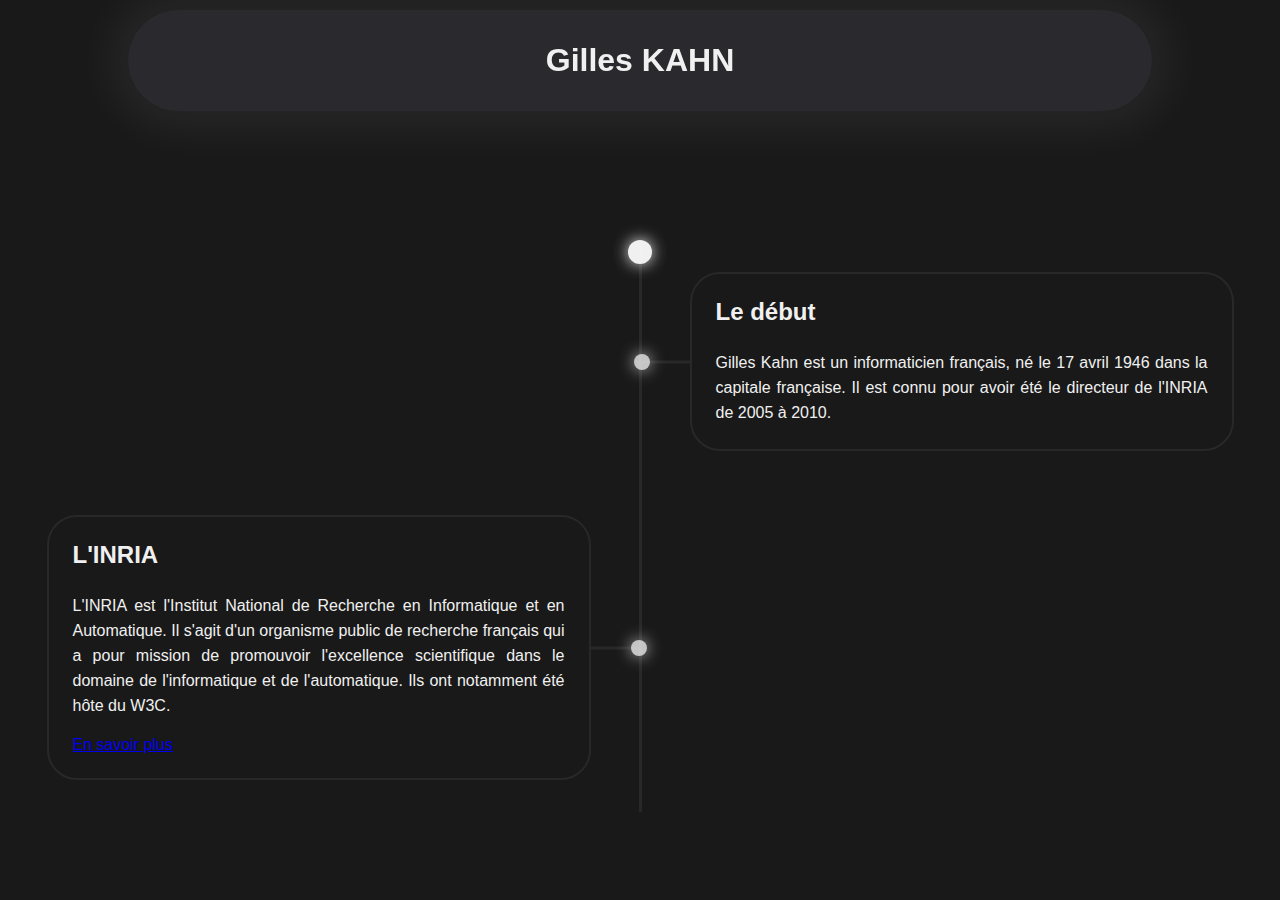
==== index.html @ f6489bdf "chore: remove unused files and clean up codebase" ====
<!DOCTYPE html>
<html lang="fr">
  <head>
    <meta charset="UTF-8" />
    <meta name="viewport" content="width=device-width, initial-scale=1.0" />
    <link rel="stylesheet" href="style.css" />
    <script src="./script.js" defer></script>
    <script src="./mouse.js" defer></script>
    <title>Gilles Kahn</title>
  </head>
  <body>
    <header>
      <div>
        <h1>Gilles KAHN</h1>
      </div>
    </header>
    <main>
      <div class="timeline">
        <div class="checkpoint">
          <div>
            <h2>Le d&eacute;but</h2>
            <p>
              Gilles Kahn est un informaticien français, né le 17 avril 1946
              dans la capitale française. Il est connu pour avoir été le
              directeur de l'INRIA de 2005 à 2010.
            </p>
          </div>
        </div>
        <div class="checkpoint">
          <div>
            <h2>L&apos;INRIA</h2>
            <p>
              L'INRIA est l'Institut National de Recherche en Informatique et en
              Automatique. Il s'agit d'un organisme public de recherche
              fran&ccedil;ais qui a pour mission de promouvoir l'excellence
              scientifique dans le domaine de l'informatique et de
              l'automatique. Ils ont notamment &eacute;té hôte du W3C.
            </p>
            <br />
            <a href="https://inria.fr/" target="_blank">En savoir plus</a>
          </div>
        </div>
      </div>
    </main>
    <footer>
      <p>Boga Nathan, 102</p>
    </footer>
  </body>
</html>
---- style.css ----
:root {
  --black: #191919;
  --gray: #FFFFFF11;
  --white: #F0F0F0;
  --red: #750E21;
  --orange: #E3651D;
  --yellow: #BED754;
  --border-radius: 30px;
}

* {
  padding: 0;
  margin: 0;
}

html, body {
  scroll-behavior: smooth;
  -webkit-font-smoothing: antialiased;
  user-select: none;
}

/* Custom Scrollbar */
::-webkit-scrollbar {
  width: 5px;
}

::-webkit-scrollbar:hover {
  width: 15px;
}

::-webkit-scrollbar-track {
  background: var(--black);
}

::-webkit-scrollbar-thumb {
  background-color: var(--white);
  border-radius: 20px;
}

body {
  background-color: var(--black);
  color: var(--white);
  font-family: Arial, sans-serif;
  margin: 0;
  padding: 0;
}

header {
  padding-top: 10px;
  position: fixed;
  width: 100%;
  top: 0;
  backdrop-filter: blur(10px);
  z-index: 1000;

  > div {
    box-shadow: 0 0 3em 1em var(--gray);
    width: 75%;
    text-align: center;
    margin: 0 auto;
    border-radius: 100px;
    padding: 2em;
    background-color: #38384283;
  }
}
  
  

main {
  display: flex;
  justify-content: center;
  margin-top: 5em;
}

.timeline {
  max-width: 40em;
  margin: 5em auto;
  height: auto;
  transform: translateY(5em);

  &::before {
    content: '';
    background-color: var(--white);
    width: 1.5em;
    height: 1.5em;
    border-radius: 50%;
    position: absolute;
    top: 0;
    left: 50%;
    transform: translateX(-50%);
    filter: drop-shadow(0 0 0.5em var(--white));
  }
}

.checkpoint {
  max-width: 34em;
  padding: 2em 0;
  position: relative;
  z-index: 1000;

  > div {
    border: 2px solid var(--gray);
    border-radius: var(--border-radius);
    padding: 1.5em;
    box-shadow: none;
    z-index: 1000;
    transition: box-shadow 0.3s ease-out;

    &:hover {
      box-shadow: 0 0 1em 10px var(--gray);
    }

    > h2 {
      margin-bottom: 1em;
    }

    > p {
      line-height: 25px;
      text-align: justify;
      word-break: keep-all;
      overflow-wrap: normal;
    }
  }

  &:nth-child(odd) {
    border-left: 3px solid var(--gray);
    padding-left: 3em;
    transform: translateX(18.5em);
  }

  &:nth-child(even) {
    border-right: 3px solid var(--gray);
    padding-right: 3em;
    transform: translateX(-18.5em);
  }

  &:nth-child(odd)::before,
  &:nth-child(even)::before {
    content: '';
    background-color: var(--gray);
    width: 3em;
    height: 3px;
    position: absolute;
    top: 50%;
    transform: translateY(-50%);
    animation: widthLinkChange 1s ease-out;
    z-index: 999;
  }

  &:nth-child(odd)::before {
    left: 0;
  }

  &:nth-child(even)::before {
    right: 0;
  }

  &:nth-child(odd)::after,
  &:nth-child(even)::after {
    content: '';
    background-color: var(--white);
    width: 1em;
    height: 1em;
    border-radius: 50%;
    opacity: .8;
    filter: drop-shadow(0 0 0.5em var(--white));
    position: absolute;
    top: 50%;
    animation: dotScale 1s ease-out;
  }

  &:nth-child(odd)::after {
    left: 0;
    transform: translate(-50%, -50%);
    transform-origin: left center;
  }

  &:nth-child(even)::after {
    right: 0;
    transform: translate(50%, -50%);
    transform-origin: right center;
  }
}

footer {
  width: 100%;
  text-align: center;
  padding: 2em 0;
  display: none;
}

/* Keyframes */

@keyframes widthLinkChange {
  0% {
    width: 0;
  }
  100% {
    width: 3em;
  }
}

@keyframes dotScale {
  0%, 100% {
    scale: 1;
  }
  60% {
    scale: 1.5;
  }
}
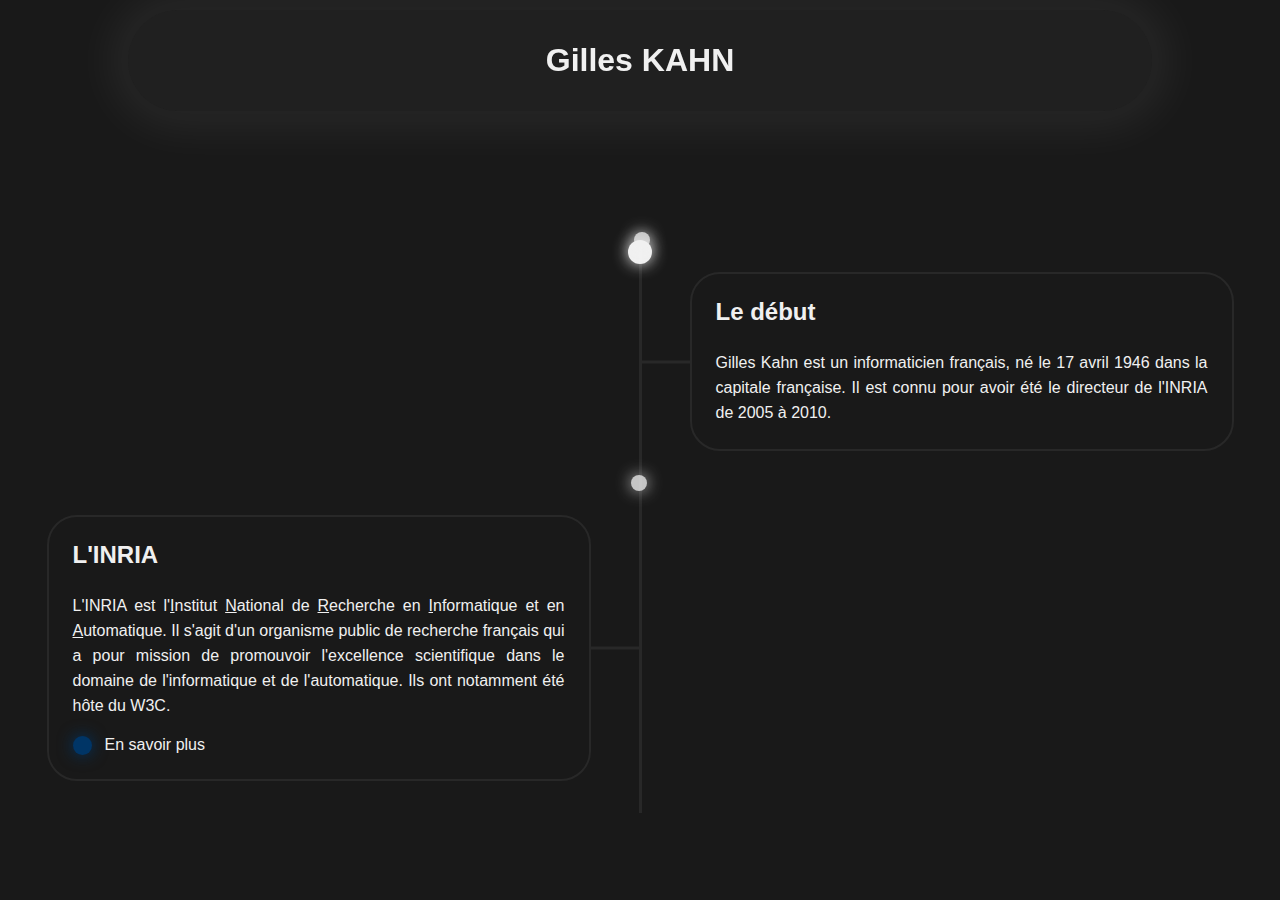
==== commit cb4acb63: "refactor: clean up HTML structure and enhance link styling in CSS" ====
--- a/index.html
+++ b/index.html
@@ -4,8 +4,6 @@
     <meta charset="UTF-8" />
     <meta name="viewport" content="width=device-width, initial-scale=1.0" />
     <link rel="stylesheet" href="style.css" />
-    <script src="./script.js" defer></script>
-    <script src="./mouse.js" defer></script>
     <title>Gilles Kahn</title>
   </head>
   <body>
@@ -30,14 +28,16 @@
           <div>
             <h2>L&apos;INRIA</h2>
             <p>
-              L'INRIA est l'Institut National de Recherche en Informatique et en
-              Automatique. Il s'agit d'un organisme public de recherche
+              L'INRIA est l'<u>I</u>nstitut <u>N</u>ational de <u>R</u>echerche en <u>I</u>nformatique et en
+              <u>A</u>utomatique. Il s'agit d'un organisme public de recherche
               fran&ccedil;ais qui a pour mission de promouvoir l'excellence
               scientifique dans le domaine de l'informatique et de
               l'automatique. Ils ont notamment &eacute;té hôte du W3C.
             </p>
             <br />
-            <a href="https://inria.fr/" target="_blank">En savoir plus</a>
+            <a class="link" href="https://inria.fr/" target="_blank">
+              <p>En savoir plus</p>
+            </a>
           </div>
         </div>
       </div>
--- a/style.css
+++ b/style.css
@@ -1,10 +1,8 @@
 :root {
   --black: #191919;
-  --gray: #FFFFFF11;
-  --white: #F0F0F0;
-  --red: #750E21;
-  --orange: #E3651D;
-  --yellow: #BED754;
+  --gray: #ffffff11;
+  --white: #f0f0f0;
+  --link: #003566;
   --border-radius: 30px;
 }
 
@@ -13,10 +11,10 @@
   margin: 0;
 }
 
-html, body {
+html,
+body {
   scroll-behavior: smooth;
   -webkit-font-smoothing: antialiased;
-  user-select: none;
 }
 
 /* Custom Scrollbar */
@@ -60,11 +58,9 @@
     margin: 0 auto;
     border-radius: 100px;
     padding: 2em;
-    background-color: #38384283;
-  }
-}
-  
-  
+    background-color: #34343549;
+  }
+}
 
 main {
   display: flex;
@@ -79,7 +75,7 @@
   transform: translateY(5em);
 
   &::before {
-    content: '';
+    content: "";
     background-color: var(--white);
     width: 1.5em;
     height: 1.5em;
@@ -120,6 +116,53 @@
       word-break: keep-all;
       overflow-wrap: normal;
     }
+
+    > .link {
+      position: relative;
+      width: fit-content;
+      display: flex;
+      align-items: start;
+      justify-content: center;
+      text-decoration: none;
+      height: 1.2em;
+      padding-right: .75em;
+
+      &::before {
+        content: "";
+        position: absolute;
+        width: 1.2em;
+        height: 1.2em;
+        border-radius: 1em;
+        top: 0;
+        left: 0;
+        background-color: var(--link);
+        filter: drop-shadow(0 0 0.5em var(--link));
+        transition: all 0.3s ease-out;
+        z-index: 999;
+      }
+
+      &:hover {
+        &::before {
+          width: 100%;
+          padding: .3em .1em;
+          transform: translateY(-0.3em);
+        }
+        > p {
+          color: var(--white);
+          margin-left: 0.75em;
+        }
+      }
+      
+      > p {
+        color: var(--white);
+        font-size: 1em;
+        margin-left: 2em;
+        width: 100%;
+        height: 100%;
+        transition: all 0.3s ease-out;
+        z-index: 1000;
+      }
+    }
   }
 
   &:nth-child(odd) {
@@ -136,7 +179,7 @@
 
   &:nth-child(odd)::before,
   &:nth-child(even)::before {
-    content: '';
+    content: "";
     background-color: var(--gray);
     width: 3em;
     height: 3px;
@@ -157,15 +200,15 @@
 
   &:nth-child(odd)::after,
   &:nth-child(even)::after {
-    content: '';
+    content: "";
     background-color: var(--white);
     width: 1em;
     height: 1em;
     border-radius: 50%;
-    opacity: .8;
+    opacity: 0.8;
     filter: drop-shadow(0 0 0.5em var(--white));
     position: absolute;
-    top: 50%;
+    top: 0;
     animation: dotScale 1s ease-out;
   }
 
@@ -201,10 +244,13 @@
 }
 
 @keyframes dotScale {
-  0%, 100% {
-    scale: 1;
+  0%,
+  100% {
+    width: 1;
+    height: 1;
   }
   60% {
-    scale: 1.5;
-  }
-}
+    width: 1.5em;
+    height: 1.5em;
+  }
+}
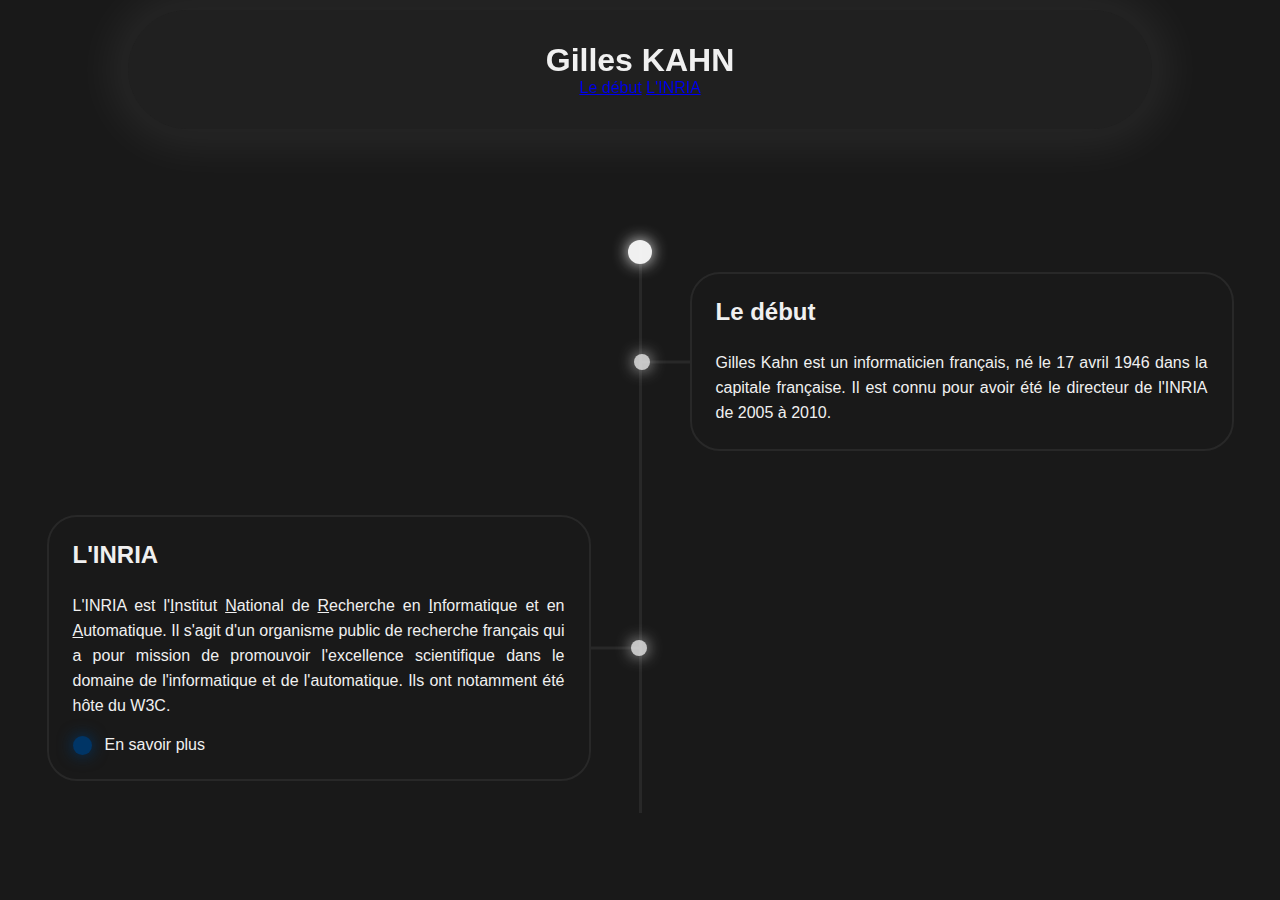
==== commit c10a094c: "feat: add navigation links for timeline sections in index.html" ====
--- a/index.html
+++ b/index.html
@@ -10,11 +10,15 @@
     <header>
       <div>
         <h1>Gilles KAHN</h1>
+        <nav>
+          <a href="#theBeggining">Le d&eacute;but</a>
+          <a href="#inria">L&apos;INRIA</a>
+        </nav>
       </div>
     </header>
     <main>
       <div class="timeline">
-        <div class="checkpoint">
+        <div class="checkpoint" id="theBeggining">
           <div>
             <h2>Le d&eacute;but</h2>
             <p>
@@ -24,7 +28,7 @@
             </p>
           </div>
         </div>
-        <div class="checkpoint">
+        <div class="checkpoint" id="inria">
           <div>
             <h2>L&apos;INRIA</h2>
             <p>
--- a/style.css
+++ b/style.css
@@ -208,7 +208,7 @@
     opacity: 0.8;
     filter: drop-shadow(0 0 0.5em var(--white));
     position: absolute;
-    top: 0;
+    top: 50%;
     animation: dotScale 1s ease-out;
   }
 
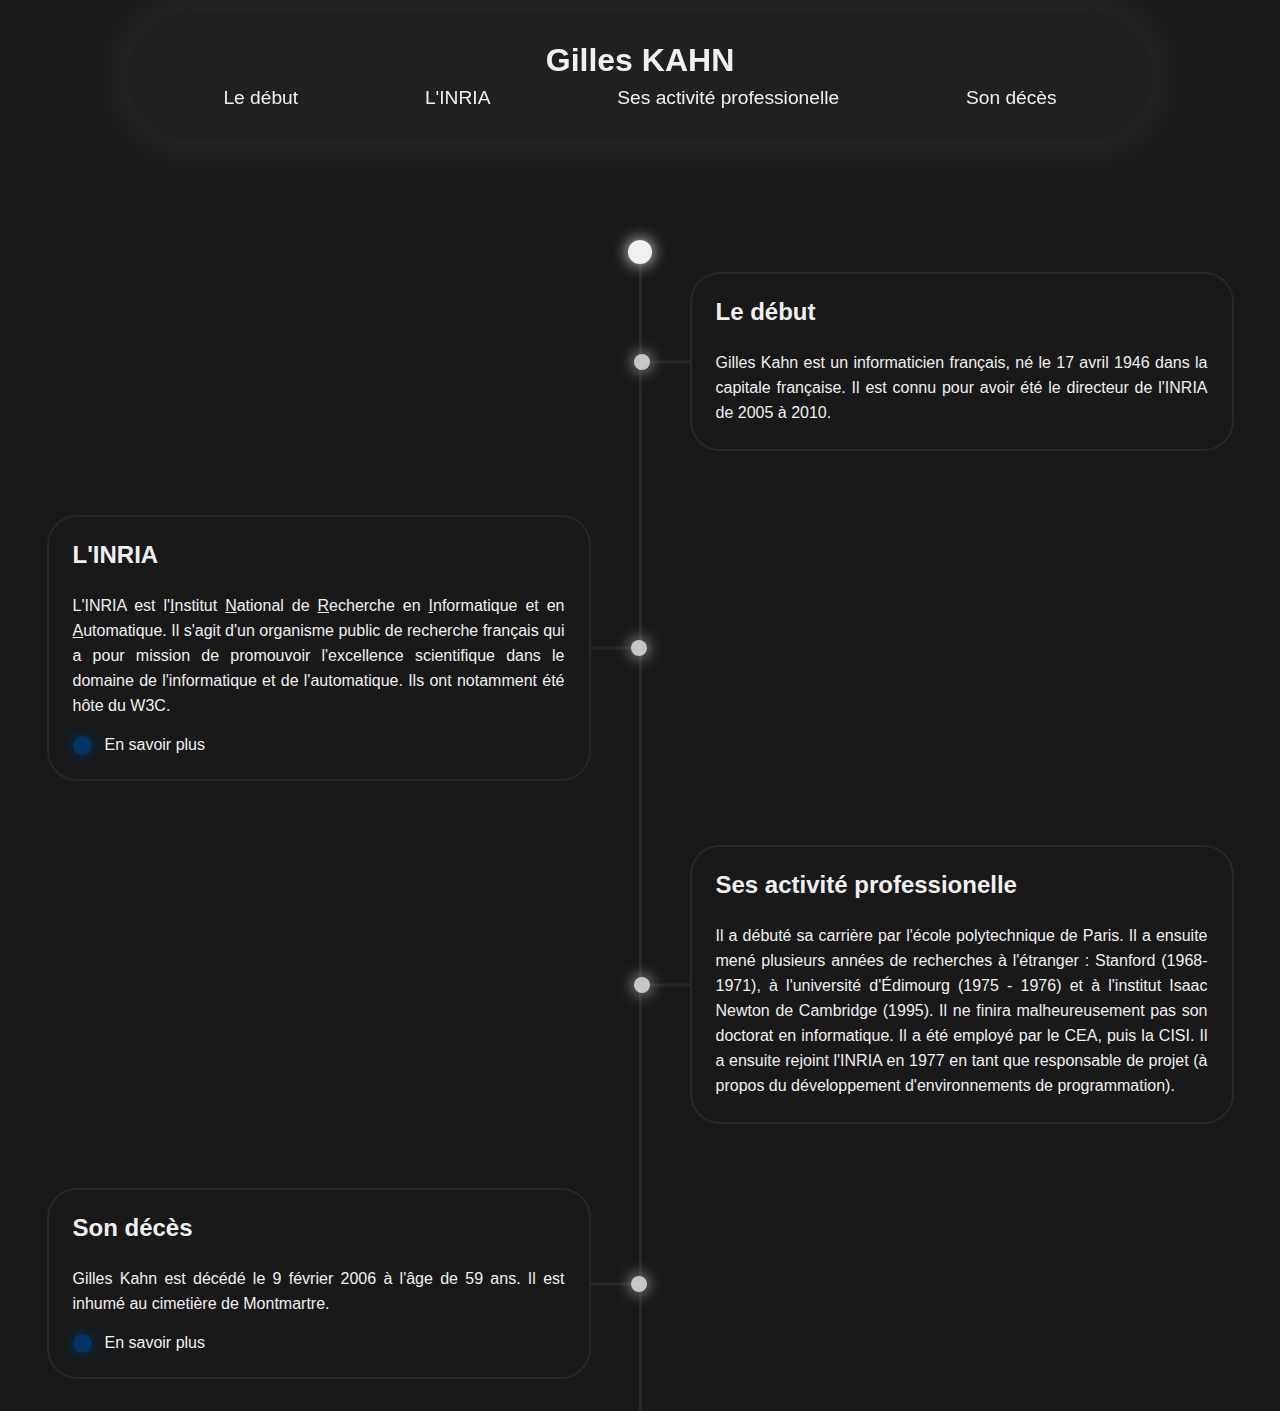
==== commit 74883972: "feat: add navigation links dynamically and enhance layout with new checkpoints" ====
--- a/index.html
+++ b/index.html
@@ -1,9 +1,10 @@
 <!DOCTYPE html>
 <html lang="fr">
   <head>
-    <meta charset="UTF-8" />
-    <meta name="viewport" content="width=device-width, initial-scale=1.0" />
-    <link rel="stylesheet" href="style.css" />
+    <meta charset="UTF-8">
+    <meta name="viewport" content="width=device-width, initial-scale=1.0">
+    <link rel="stylesheet" href="style.css">
+    <script src="script.js" defer></script>
     <title>Gilles Kahn</title>
   </head>
   <body>
@@ -11,20 +12,16 @@
       <div>
         <h1>Gilles KAHN</h1>
         <nav>
-          <a href="#theBeggining">Le d&eacute;but</a>
-          <a href="#inria">L&apos;INRIA</a>
         </nav>
       </div>
     </header>
     <main>
       <div class="timeline">
-        <div class="checkpoint" id="theBeggining">
+        <div class="checkpoint" id="theBeginning">
           <div>
             <h2>Le d&eacute;but</h2>
             <p>
-              Gilles Kahn est un informaticien français, né le 17 avril 1946
-              dans la capitale française. Il est connu pour avoir été le
-              directeur de l'INRIA de 2005 à 2010.
+              Gilles Kahn est un informaticien français, né le 17 avril 1946 dans la capitale française. Il est connu pour avoir été le directeur de l'INRIA de 2005 à 2010.
             </p>
           </div>
         </div>
@@ -32,17 +29,34 @@
           <div>
             <h2>L&apos;INRIA</h2>
             <p>
-              L'INRIA est l'<u>I</u>nstitut <u>N</u>ational de <u>R</u>echerche en <u>I</u>nformatique et en
-              <u>A</u>utomatique. Il s'agit d'un organisme public de recherche
-              fran&ccedil;ais qui a pour mission de promouvoir l'excellence
-              scientifique dans le domaine de l'informatique et de
-              l'automatique. Ils ont notamment &eacute;té hôte du W3C.
+              L'INRIA est l'<u>I</u>nstitut <u>N</u>ational de <u>R</u>echerche en <u>I</u>nformatique et en <u>A</u>utomatique. Il s'agit d'un organisme public de recherche fran&ccedil;ais qui a pour mission de promouvoir l'excellence scientifique dans le domaine de l'informatique et de l'automatique. Ils ont notamment &eacute;té hôte du W3C.
             </p>
-            <br />
+            <br>
             <a class="link" href="https://inria.fr/" target="_blank">
               <p>En savoir plus</p>
             </a>
           </div>
+        </div>
+        <div class="checkpoint">
+          <div>
+            <h2>Ses activit&eacute; professionelle</h2>
+            <p>
+              Il a d&eacute;but&eacute; sa carri&egrave;re par l&apos;&eacute;cole polytechnique de Paris. Il a ensuite men&eacute; plusieurs ann&eacute;es de recherches &agrave; l&apos;&eacute;tranger : Stanford (1968-1971), &agrave; l&apos;universit&eacute; d&apos;&Eacute;dimourg (1975 - 1976) et &agrave; l&apos;institut Isaac Newton de Cambridge (1995). Il ne finira malheureusement pas son doctorat en informatique. Il a &eacute;t&eacute; employ&eacute; par le CEA, puis la CISI. Il a ensuite rejoint l&apos;INRIA en 1977 en tant que responsable de projet (&agrave; propos du d&eacute;veloppement d&apos;environnements de programmation).
+            </p>
+          </div>
+        </div>
+      <div class="checkpoint" id="death">
+        <div>
+          <h2>Son d&eacute;c&egrave;s</h2>
+          <p>
+            Gilles Kahn est d&eacute;c&eacute;d&eacute; le 9 f&eacute;vrier 2006 &agrave; l'&acirc;ge de 59 ans. Il est inhum&eacute; au cimeti&egrave;re de Montmartre.
+          </p>
+          <br>
+          <a class="link" href="https://fr.wikipedia.org/wiki/Cimeti%C3%A8re_de_Montmartre" target="_blank">
+            <p>
+              En savoir plus
+            </p>
+          </a>
         </div>
       </div>
     </main>
--- a/style.css
+++ b/style.css
@@ -4,6 +4,7 @@
   --white: #f0f0f0;
   --link: #003566;
   --border-radius: 30px;
+  --spring-transition: cubic-bezier(0.68,-0.55,0.27,1.55);
 }
 
 * {
@@ -22,10 +23,6 @@
   width: 5px;
 }
 
-::-webkit-scrollbar:hover {
-  width: 15px;
-}
-
 ::-webkit-scrollbar-track {
   background: var(--black);
 }
@@ -33,6 +30,10 @@
 ::-webkit-scrollbar-thumb {
   background-color: var(--white);
   border-radius: 20px;
+}
+
+::-webkit-scrollbar-thumb:hover {
+  width: 10px;
 }
 
 body {
@@ -59,6 +60,43 @@
     border-radius: 100px;
     padding: 2em;
     background-color: #34343549;
+
+    > nav {
+      display: flex;
+      justify-content: space-around;
+      align-items: center;
+      margin-top: .5em;
+
+      > a {
+        text-decoration: none;
+        color: var(--white);
+        font-size: 1.2em;
+        position: relative;
+
+        &::before {
+          content: "";
+          display: block;
+          position: absolute;
+          width: 0;
+          height: 0;
+          background-color: var(--white);
+          top: 50%;
+          left: 50%;
+          padding: 0 0;
+          border-radius: 100px;
+          transform-origin: center center;
+          transform: translate(-50%, -50%);
+          transition: all .3s var(--spring-transition);
+          mix-blend-mode: difference;
+        }
+
+        &:hover::before {
+          width: 100%;
+          height: 100%;
+          padding: 0 1em;
+        }
+      }
+    }
   }
 }
 
@@ -92,15 +130,13 @@
   max-width: 34em;
   padding: 2em 0;
   position: relative;
-  z-index: 1000;
 
   > div {
     border: 2px solid var(--gray);
     border-radius: var(--border-radius);
     padding: 1.5em;
     box-shadow: none;
-    z-index: 1000;
-    transition: box-shadow 0.3s ease-out;
+    transition: box-shadow 0.4s var(--spring-transition);
 
     &:hover {
       box-shadow: 0 0 1em 10px var(--gray);
@@ -127,6 +163,7 @@
       height: 1.2em;
       padding-right: .75em;
 
+      /* The circle before the text */
       &::before {
         content: "";
         position: absolute;
@@ -137,10 +174,10 @@
         left: 0;
         background-color: var(--link);
         filter: drop-shadow(0 0 0.5em var(--link));
-        transition: all 0.3s ease-out;
-        z-index: 999;
-      }
-
+        transition: all .6s var(--spring-transition);
+      }
+
+      /* Hover transition for the link */
       &:hover {
         &::before {
           width: 100%;
@@ -159,7 +196,7 @@
         margin-left: 2em;
         width: 100%;
         height: 100%;
-        transition: all 0.3s ease-out;
+        transition: all .6s var(--spring-transition);
         z-index: 1000;
       }
     }
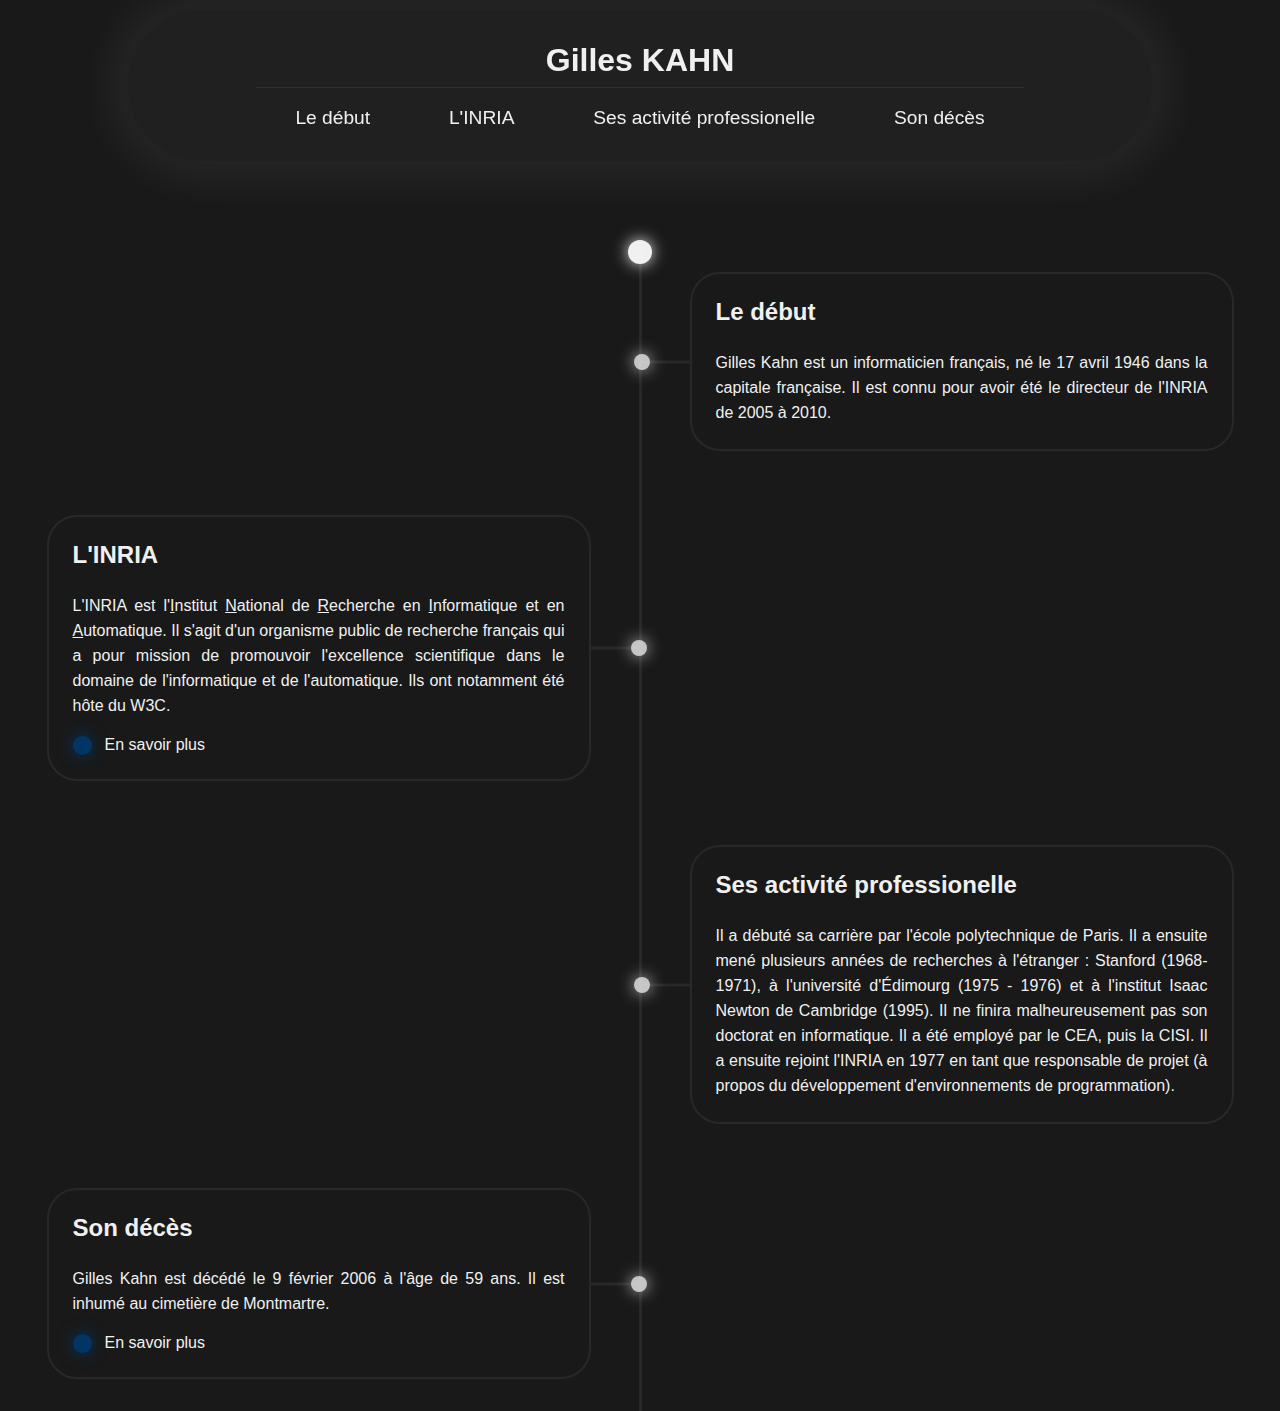
==== commit 3edf01f2: "feat: add ID to checkpoint and improve navigation link creation in script" ====
--- a/index.html
+++ b/index.html
@@ -37,7 +37,7 @@
             </a>
           </div>
         </div>
-        <div class="checkpoint">
+        <div class="checkpoint" id="pro">
           <div>
             <h2>Ses activit&eacute; professionelle</h2>
             <p>
--- a/style.css
+++ b/style.css
@@ -60,17 +60,23 @@
     border-radius: 100px;
     padding: 2em;
     background-color: #34343549;
+    display: flex;
+    flex-direction: column;
+    align-items: center;
 
     > nav {
       display: flex;
       justify-content: space-around;
       align-items: center;
-      margin-top: .5em;
+      margin-top: .5em;;
+      border-top: 1px solid var(--gray);
+      width: 80%;
 
       > a {
         text-decoration: none;
         color: var(--white);
         font-size: 1.2em;
+        margin-top: 1em;
         position: relative;
 
         &::before {
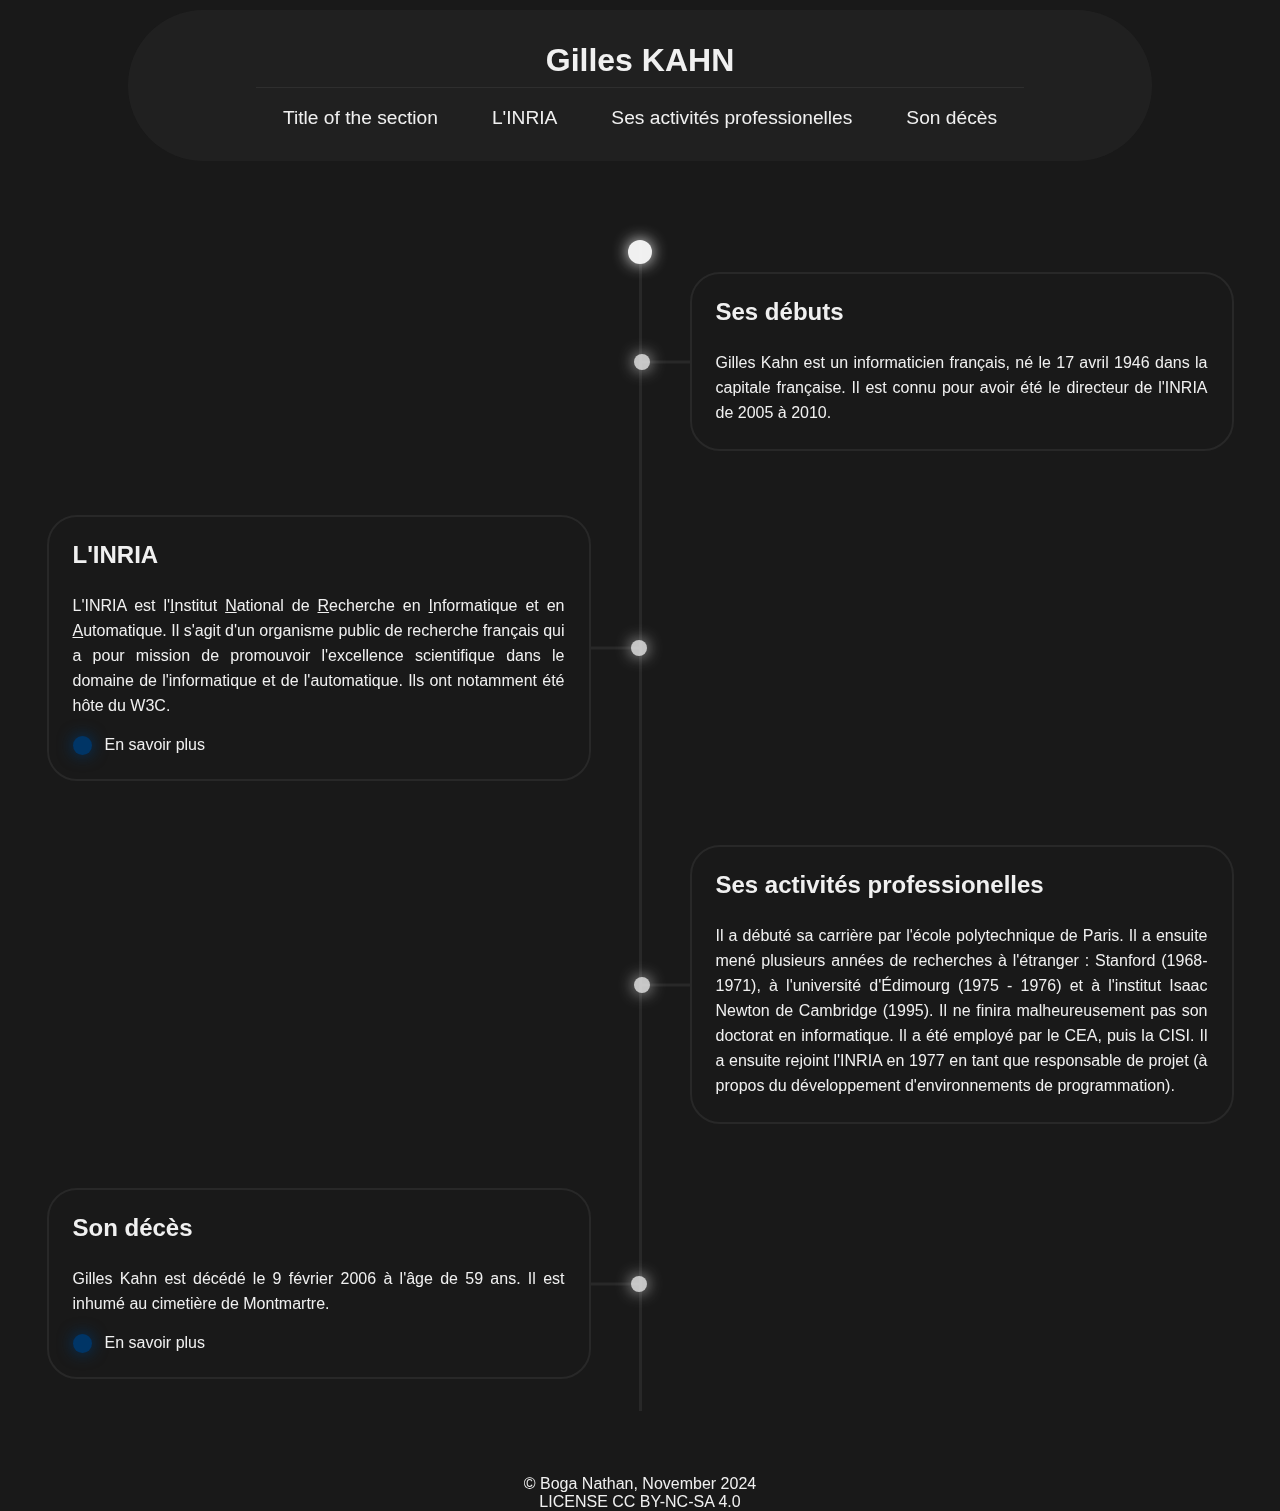
==== commit 1750bce9: "feat: enhance HTML structure with comments and update footer details; refine CSS for improved layout" ====
--- a/index.html
+++ b/index.html
@@ -8,6 +8,7 @@
     <title>Gilles Kahn</title>
   </head>
   <body>
+    <!--Header-->
     <header>
       <div>
         <h1>Gilles KAHN</h1>
@@ -16,10 +17,14 @@
       </div>
     </header>
     <main>
+      <!--Timeline element-->
       <div class="timeline">
-        <div class="checkpoint" id="theBeginning">
+        <!--Section of the timeline-->
+        <div class="checkpoint" id="beginning">
           <div>
-            <h2>Le d&eacute;but</h2>
+            <!--Title of the section-->
+            <h2>Ses d&eacute;buts</h2>
+            <!--Content-->
             <p>
               Gilles Kahn est un informaticien français, né le 17 avril 1946 dans la capitale française. Il est connu pour avoir été le directeur de l'INRIA de 2005 à 2010.
             </p>
@@ -31,6 +36,7 @@
             <p>
               L'INRIA est l'<u>I</u>nstitut <u>N</u>ational de <u>R</u>echerche en <u>I</u>nformatique et en <u>A</u>utomatique. Il s'agit d'un organisme public de recherche fran&ccedil;ais qui a pour mission de promouvoir l'excellence scientifique dans le domaine de l'informatique et de l'automatique. Ils ont notamment &eacute;té hôte du W3C.
             </p>
+            <!--Skip a line-->
             <br>
             <a class="link" href="https://inria.fr/" target="_blank">
               <p>En savoir plus</p>
@@ -39,7 +45,7 @@
         </div>
         <div class="checkpoint" id="pro">
           <div>
-            <h2>Ses activit&eacute; professionelle</h2>
+            <h2>Ses activit&eacute;s professionelles</h2>
             <p>
               Il a d&eacute;but&eacute; sa carri&egrave;re par l&apos;&eacute;cole polytechnique de Paris. Il a ensuite men&eacute; plusieurs ann&eacute;es de recherches &agrave; l&apos;&eacute;tranger : Stanford (1968-1971), &agrave; l&apos;universit&eacute; d&apos;&Eacute;dimourg (1975 - 1976) et &agrave; l&apos;institut Isaac Newton de Cambridge (1995). Il ne finira malheureusement pas son doctorat en informatique. Il a &eacute;t&eacute; employ&eacute; par le CEA, puis la CISI. Il a ensuite rejoint l&apos;INRIA en 1977 en tant que responsable de projet (&agrave; propos du d&eacute;veloppement d&apos;environnements de programmation).
             </p>
@@ -61,7 +67,12 @@
       </div>
     </main>
     <footer>
-      <p>Boga Nathan, 102</p>
+      <p>
+        &copy; Boga Nathan, November 2024
+      </p>
+      <p>
+        LICENSE CC BY-NC-SA 4.0
+      </p>
     </footer>
   </body>
 </html>
--- a/style.css
+++ b/style.css
@@ -1,10 +1,11 @@
+/* Define the variables */
 :root {
   --black: #191919;
   --gray: #ffffff11;
   --white: #f0f0f0;
   --link: #003566;
   --border-radius: 30px;
-  --spring-transition: cubic-bezier(0.68,-0.55,0.27,1.55);
+  --spring-transition: cubic-bezier(0.68, -0.55, 0.27, 1.55);
 }
 
 * {
@@ -12,6 +13,7 @@
   margin: 0;
 }
 
+/* Smooth scroll and smoother font */
 html,
 body {
   scroll-behavior: smooth;
@@ -44,16 +46,14 @@
   padding: 0;
 }
 
+/* Header styles */
 header {
   padding-top: 10px;
-  position: fixed;
+  position: absolute;
   width: 100%;
   top: 0;
-  backdrop-filter: blur(10px);
-  z-index: 1000;
 
   > div {
-    box-shadow: 0 0 3em 1em var(--gray);
     width: 75%;
     text-align: center;
     margin: 0 auto;
@@ -64,11 +64,12 @@
     flex-direction: column;
     align-items: center;
 
+    /* Navigation bar */
     > nav {
       display: flex;
       justify-content: space-around;
       align-items: center;
-      margin-top: .5em;;
+      margin-top: 0.5em;
       border-top: 1px solid var(--gray);
       width: 80%;
 
@@ -92,7 +93,7 @@
           border-radius: 100px;
           transform-origin: center center;
           transform: translate(-50%, -50%);
-          transition: all .3s var(--spring-transition);
+          transition: all 0.3s var(--spring-transition);
           mix-blend-mode: difference;
         }
 
@@ -100,6 +101,7 @@
           width: 100%;
           height: 100%;
           padding: 0 1em;
+          filter: drop-shadow(0 0 0.3em var(--white));
         }
       }
     }
@@ -109,12 +111,11 @@
 main {
   display: flex;
   justify-content: center;
-  margin-top: 5em;
+  margin-top: 10em;
 }
 
 .timeline {
   max-width: 40em;
-  margin: 5em auto;
   height: auto;
   transform: translateY(5em);
 
@@ -159,35 +160,40 @@
       overflow-wrap: normal;
     }
 
+    /* Link styles */
     > .link {
       position: relative;
-      width: fit-content;
-      display: flex;
+      width: fit-content; /* Fit the width of the frame with the content size */
+
+      display: flex; /* Flexbox to align the text in one line */
       align-items: start;
       justify-content: center;
+
       text-decoration: none;
       height: 1.2em;
-      padding-right: .75em;
+      padding-right: 0.75em;
 
       /* The circle before the text */
       &::before {
         content: "";
         position: absolute;
+
         width: 1.2em;
         height: 1.2em;
+
         border-radius: 1em;
         top: 0;
         left: 0;
         background-color: var(--link);
         filter: drop-shadow(0 0 0.5em var(--link));
-        transition: all .6s var(--spring-transition);
+        transition: all 0.6s var(--spring-transition);
       }
 
       /* Hover transition for the link */
       &:hover {
         &::before {
           width: 100%;
-          padding: .3em .1em;
+          padding: 0.3em 0.1em;
           transform: translateY(-0.3em);
         }
         > p {
@@ -195,19 +201,20 @@
           margin-left: 0.75em;
         }
       }
-      
+
       > p {
         color: var(--white);
         font-size: 1em;
         margin-left: 2em;
         width: 100%;
         height: 100%;
-        transition: all .6s var(--spring-transition);
-        z-index: 1000;
+        transition: all 0.6s var(--spring-transition);
+        z-index: 1000; /* Put the text in front of the box */
       }
     }
   }
 
+  /* Borders that makes the timeline */
   &:nth-child(odd) {
     border-left: 3px solid var(--gray);
     padding-left: 3em;
@@ -220,6 +227,7 @@
     transform: translateX(-18.5em);
   }
 
+  /* Link beetween box and timeline */
   &:nth-child(odd)::before,
   &:nth-child(even)::before {
     content: "";
@@ -230,7 +238,6 @@
     top: 50%;
     transform: translateY(-50%);
     animation: widthLinkChange 1s ease-out;
-    z-index: 999;
   }
 
   &:nth-child(odd)::before {
@@ -270,9 +277,12 @@
 
 footer {
   width: 100%;
-  text-align: center;
-  padding: 2em 0;
-  display: none;
+  height: 100px;
+  display: flex;
+  justify-content: end;
+  align-items: center;
+  flex-direction: column;
+  margin-top: 5em;
 }
 
 /* Keyframes */
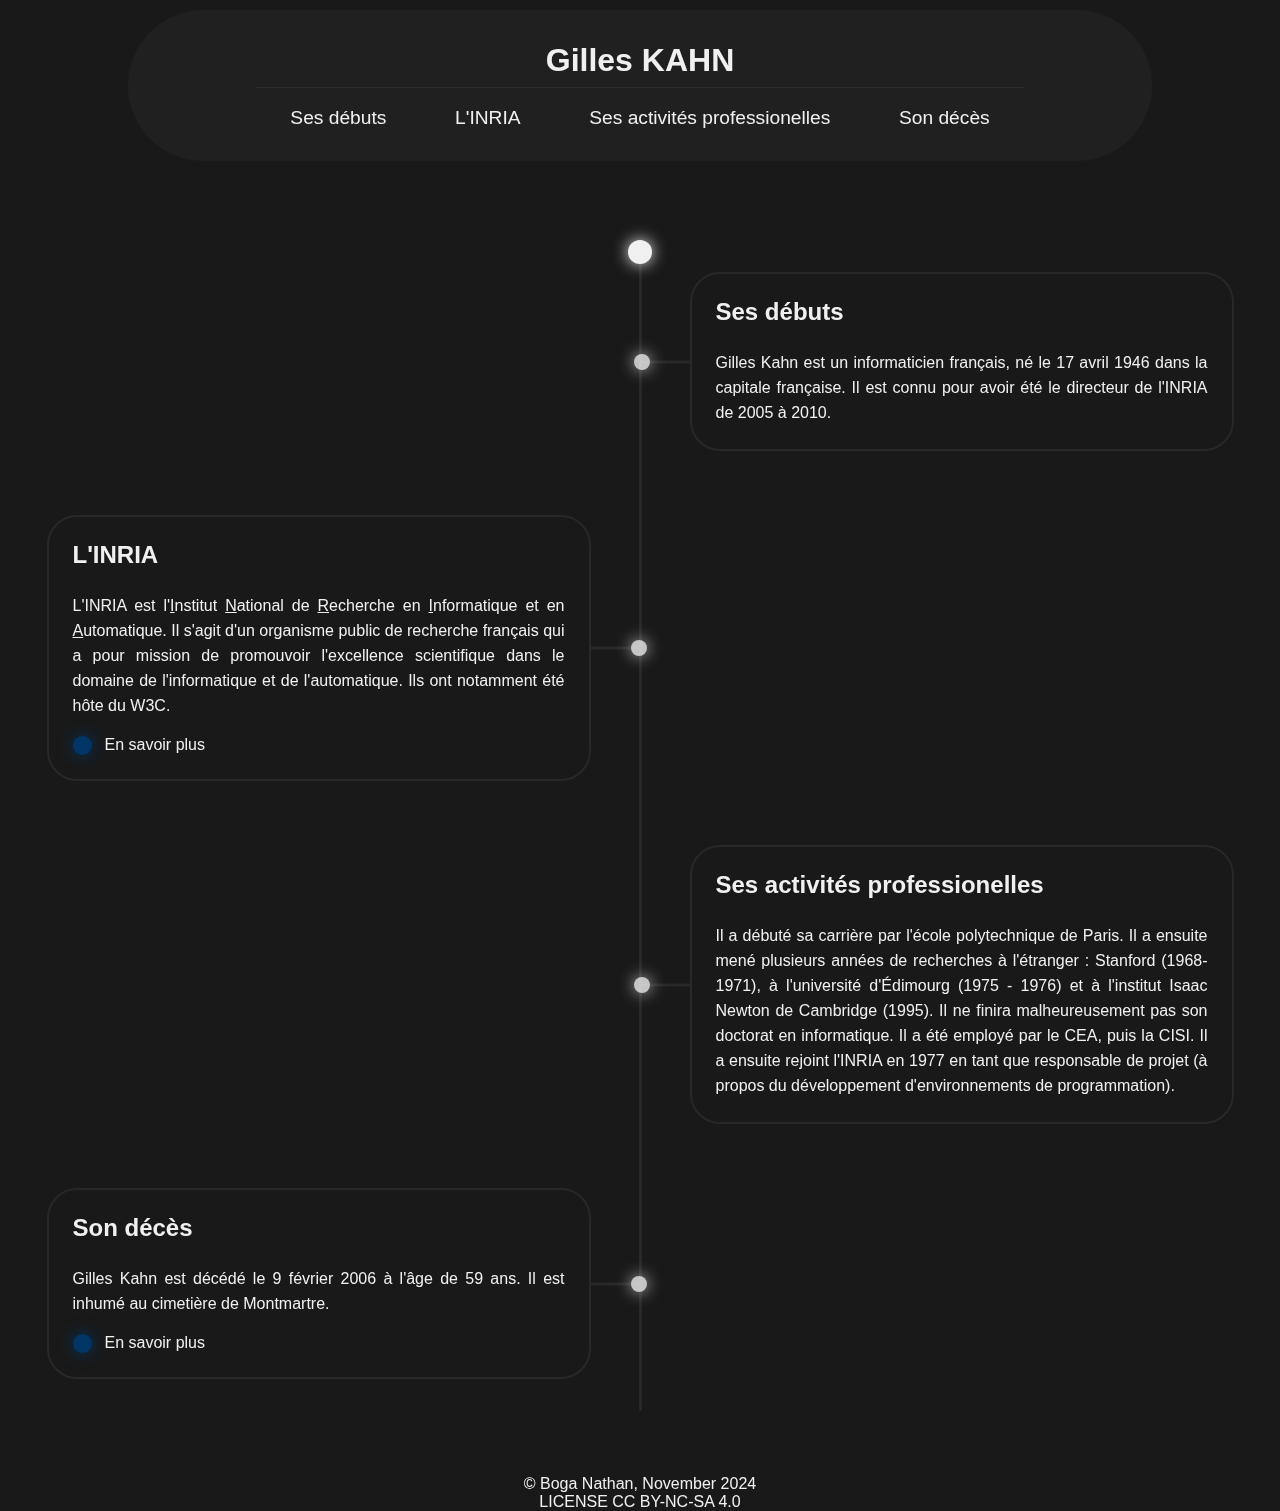
==== commit 3197216c: "feat: remove redundant comment from HTML section for clarity" ====
--- a/index.html
+++ b/index.html
@@ -22,7 +22,6 @@
         <!--Section of the timeline-->
         <div class="checkpoint" id="beginning">
           <div>
-            <!--Title of the section-->
             <h2>Ses d&eacute;buts</h2>
             <!--Content-->
             <p>
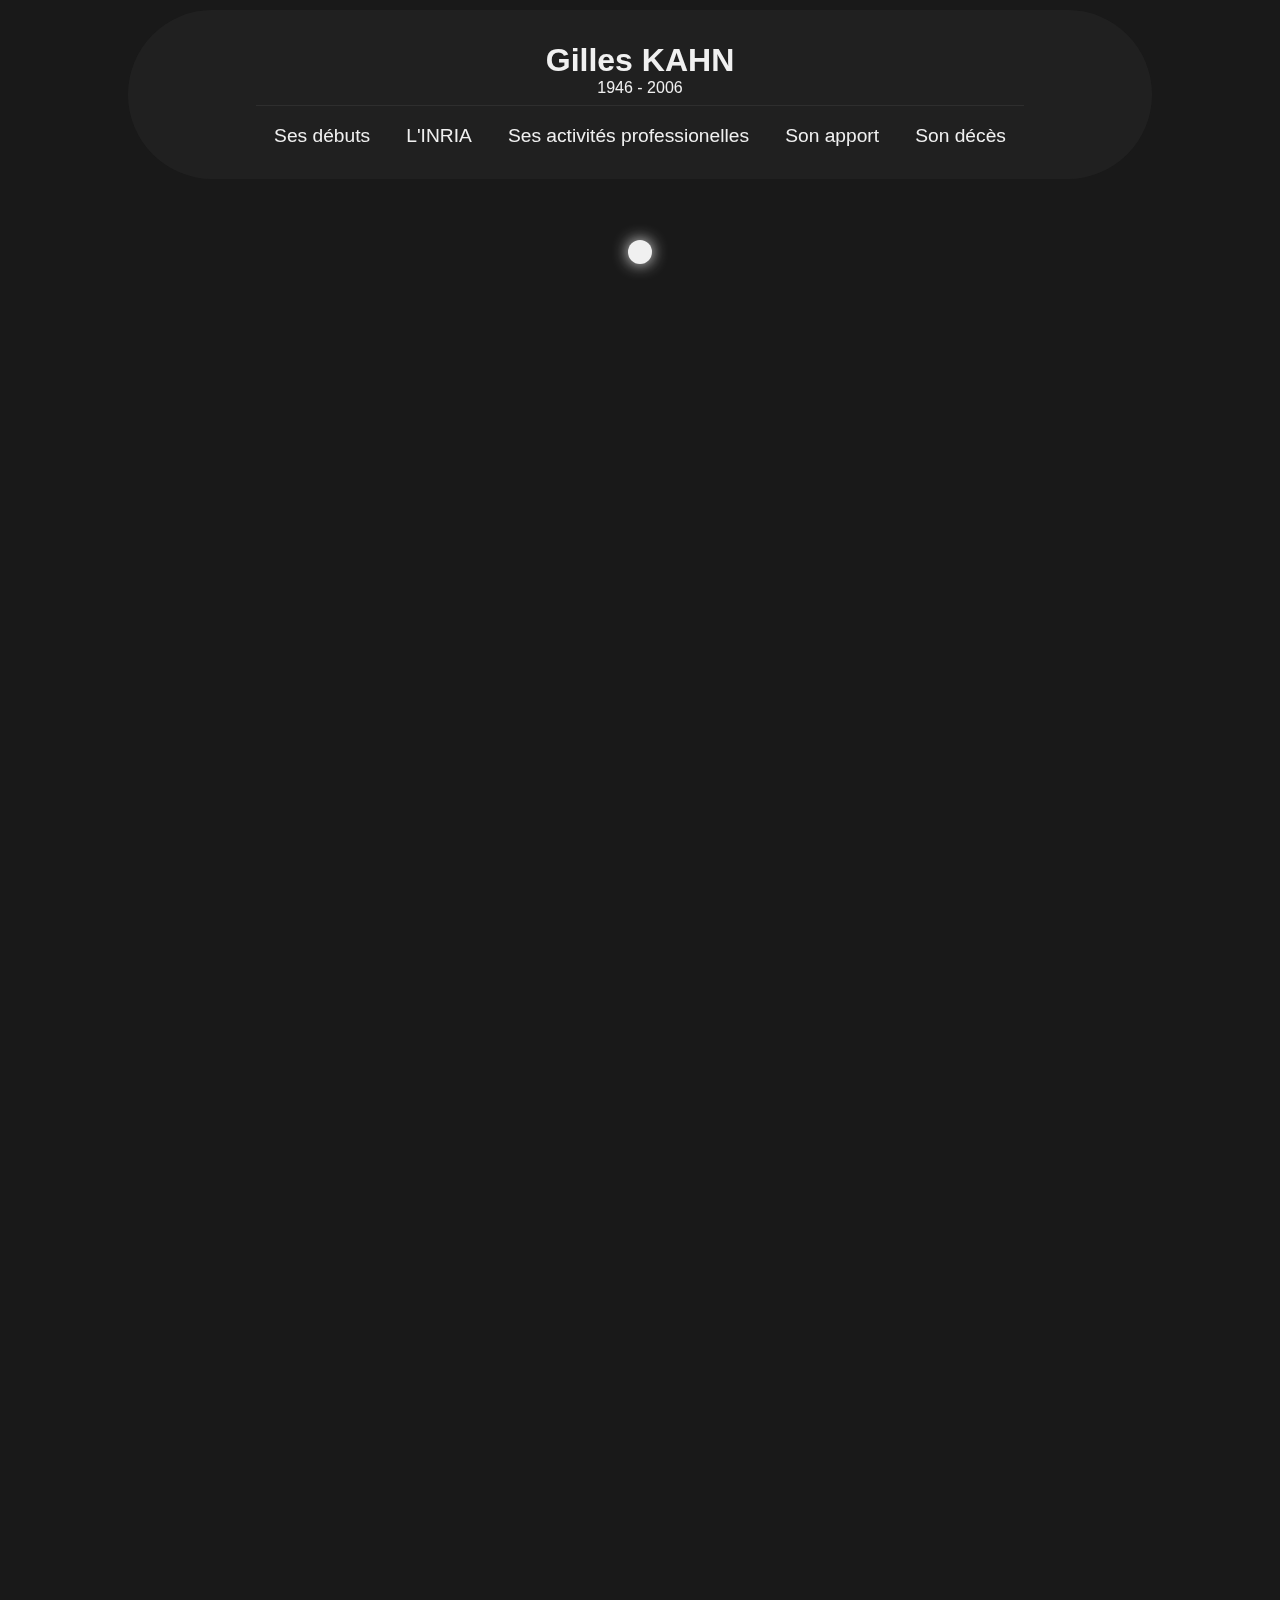
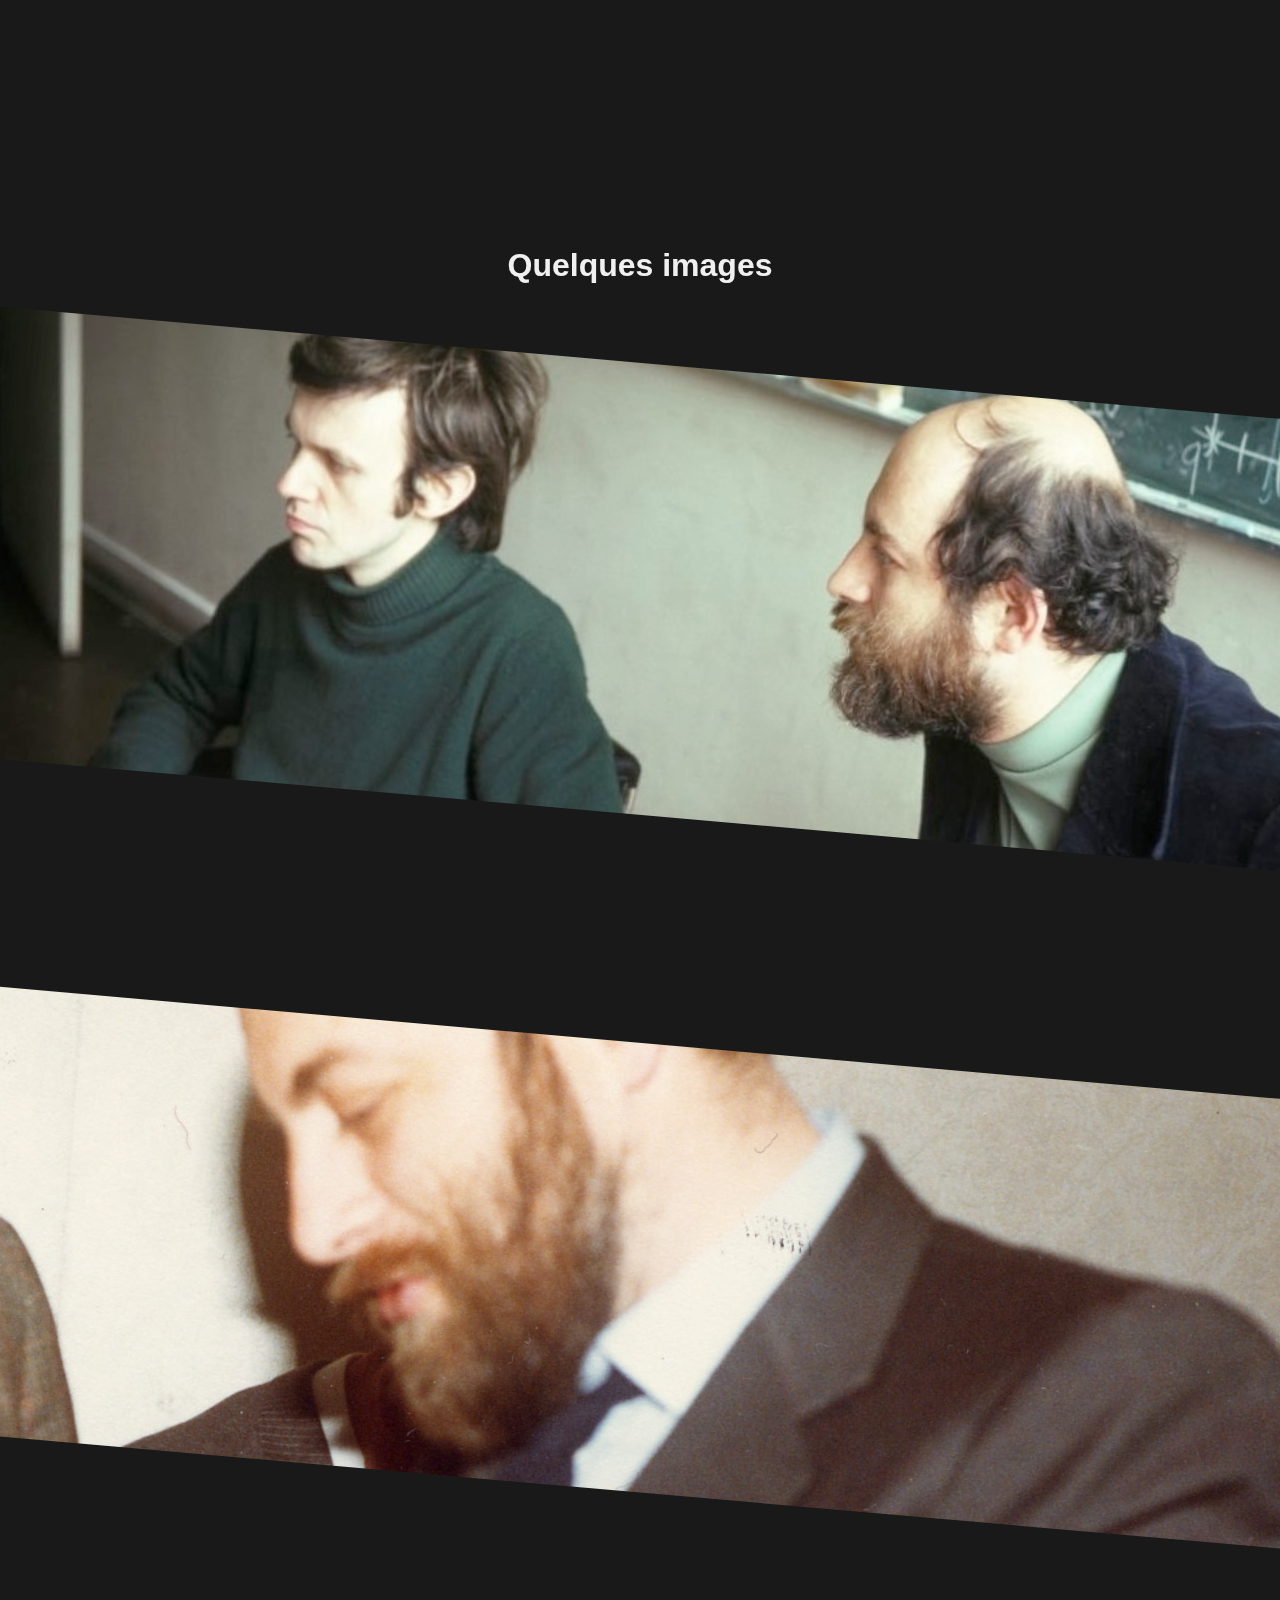
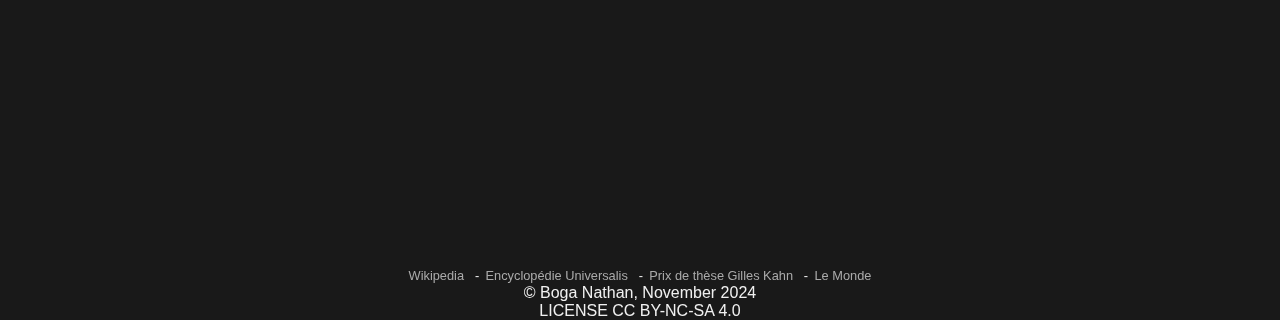
==== commit bf2e5b99: "feat: update CSS for improved layout and animations; enhance HTML structure with new sections and co" ====
--- a/index.html
+++ b/index.html
@@ -12,20 +12,23 @@
     <header>
       <div>
         <h1>Gilles KAHN</h1>
-        <nav>
-        </nav>
+        <p>1946 - 2006</p>
+        <nav></nav>
       </div>
     </header>
     <main>
-      <!--Timeline element-->
-      <div class="timeline">
+      <!--Timeline section-->
+      <section class="timeline">
         <!--Section of the timeline-->
         <div class="checkpoint" id="beginning">
           <div>
             <h2>Ses d&eacute;buts</h2>
             <!--Content-->
             <p>
-              Gilles Kahn est un informaticien français, né le 17 avril 1946 dans la capitale française. Il est connu pour avoir été le directeur de l'INRIA de 2005 à 2010.
+              Gilles Kahn est un informaticien <b>français</b>, né le 17 avril
+              1946 dans la capitale française. Il est connu pour avoir été le
+              directeur de l'INRIA de 2005 à 2010. Il a d&eacute;but&eacute; sa
+              carri&egrave;re par l&apos;&eacute;cole polytechnique de Paris.
             </p>
           </div>
         </div>
@@ -33,7 +36,12 @@
           <div>
             <h2>L&apos;INRIA</h2>
             <p>
-              L'INRIA est l'<u>I</u>nstitut <u>N</u>ational de <u>R</u>echerche en <u>I</u>nformatique et en <u>A</u>utomatique. Il s'agit d'un organisme public de recherche fran&ccedil;ais qui a pour mission de promouvoir l'excellence scientifique dans le domaine de l'informatique et de l'automatique. Ils ont notamment &eacute;té hôte du W3C.
+              L'<b>INRIA</b> est l'<u>I</u>nstitut <u>N</u>ational de
+              <u>R</u>echerche en <u>I</u>nformatique et en <u>A</u>utomatique.
+              Il s'agit d'un organisme public de recherche fran&ccedil;ais qui a
+              pour mission de promouvoir l'excellence scientifique dans le
+              domaine de l'informatique et de l'automatique. Ils ont notamment
+              &eacute;té hôte du W3C.
             </p>
             <!--Skip a line-->
             <br>
@@ -46,32 +54,96 @@
           <div>
             <h2>Ses activit&eacute;s professionelles</h2>
             <p>
-              Il a d&eacute;but&eacute; sa carri&egrave;re par l&apos;&eacute;cole polytechnique de Paris. Il a ensuite men&eacute; plusieurs ann&eacute;es de recherches &agrave; l&apos;&eacute;tranger : Stanford (1968-1971), &agrave; l&apos;universit&eacute; d&apos;&Eacute;dimourg (1975 - 1976) et &agrave; l&apos;institut Isaac Newton de Cambridge (1995). Il ne finira malheureusement pas son doctorat en informatique. Il a &eacute;t&eacute; employ&eacute; par le CEA, puis la CISI. Il a ensuite rejoint l&apos;INRIA en 1977 en tant que responsable de projet (&agrave; propos du d&eacute;veloppement d&apos;environnements de programmation).
+              Il a ensuite men&eacute; plusieurs ann&eacute;es de recherches
+              &agrave; l&apos;&eacute;tranger : Stanford (1968-1971), &agrave;
+              l&apos;universit&eacute; d&apos;&Eacute;dimourg (1975 - 1976) et
+              &agrave; l&apos;institut Isaac Newton de Cambridge (1995). Il ne
+              finira malheureusement pas son doctorat en informatique. Il a
+              &eacute;t&eacute; employ&eacute; par le CEA, puis la CISI. Il a
+              ensuite rejoint l&apos;INRIA en 1977 en tant que responsable de
+              projet (&agrave; propos du d&eacute;veloppement
+              d&apos;environnements de programmation).
             </p>
           </div>
         </div>
-      <div class="checkpoint" id="death">
-        <div>
-          <h2>Son d&eacute;c&egrave;s</h2>
-          <p>
-            Gilles Kahn est d&eacute;c&eacute;d&eacute; le 9 f&eacute;vrier 2006 &agrave; l'&acirc;ge de 59 ans. Il est inhum&eacute; au cimeti&egrave;re de Montmartre.
-          </p>
-          <br>
-          <a class="link" href="https://fr.wikipedia.org/wiki/Cimeti%C3%A8re_de_Montmartre" target="_blank">
+        <div class="checkpoint" id="apport">
+          <div>
+            <h2>Son apport</h2>
             <p>
-              En savoir plus
+              Gilles Kahn est connu pour avoir particip&eacute; au
+              d&eacute;veloppement de nouvelles recherches : r&eacute;seaux
+              (dits <b>r&eacute;seaux de Kahn</b>), biologie et m&eacute;decine
+              num&eacute;rique. Mais en 1996, il participe &agrave; la
+              <b>branche Europ&eacute;enne du W3C</b>, cr&eacute;&eacute; par le
+              MIT. Il a &eacute;galement apport&eacute; sa contribution dans
+              l&apos;automatisme et dans les syst&egrave;mes embarqu&eacute;s
             </p>
-          </a>
+            <br>
+            <a class="link" href="https://www.w3.org/" target="_blank">
+              <p>En savoir plus</p>
+            </a>
+          </div>
         </div>
-      </div>
+        <div class="checkpoint" id="death">
+          <div>
+            <h2>Son d&eacute;c&egrave;s</h2>
+            <p>
+              Gilles Kahn est d&eacute;c&eacute;d&eacute; le 9 f&eacute;vrier
+              2006 &agrave; l'&acirc;ge de 59 ans. Il est inhum&eacute; au
+              cimeti&egrave;re de Montmartre.
+            </p>
+            <br>
+            <a
+              class="link"
+              href="https://fr.wikipedia.org/wiki/Cimeti%C3%A8re_de_Montmartre"
+              target="_blank"
+            >
+              <p>En savoir plus</p>
+            </a>
+          </div>
+        </div>
+      </section>
+      <section class="images">
+        <h2>Quelques images</h2>
+        <div class="wrapper">
+          <img
+            src="./img/1.jpg"
+            alt="Photo de G&eacute;rard Huet et Gilles Kahn"
+            title="Photo de G&eacute;rard Huet et Gilles Kahn"
+          >
+        </div>
+        <div class="wrapper">
+          <img
+            src="./img/2.jpg"
+            alt="Photo de Gilles Kahn par Denis Seror"
+            title="Photo de Gilles Kahn par Denis Seror"
+          >
+        </div>
+      </section>
     </main>
     <footer>
       <p>
-        &copy; Boga Nathan, November 2024
+        <a href="https://fr.wikipedia.org/wiki/Gilles_Kahn" target="_blank"
+          >Wikipedia</a
+        >
+        <a
+          href="https://www.universalis.fr/encyclopedie/gilles-kahn/"
+          target="_blank"
+          >Encyclop&eacute;die Universalis</a
+        >
+        <a
+          href="https://www.socinfo.fr/recherche/prix-de-these-gilles-kahn/"
+          target="_blank"
+          >Prix de th&egrave;se Gilles Kahn</a
+        >
+        <a
+          href="https://www.lemonde.fr/blog/binaire/2014/04/17/salut-gilles-tu-as-68-ans-ce-jeudi-17-avril/"
+          target="_blank"
+          >Le Monde</a
+        >
       </p>
-      <p>
-        LICENSE CC BY-NC-SA 4.0
-      </p>
+      <p>&copy; Boga Nathan, November 2024</p>
+      <p>LICENSE CC BY-NC-SA 4.0</p>
     </footer>
   </body>
 </html>
--- a/style.css
+++ b/style.css
@@ -110,11 +110,12 @@
 
 main {
   display: flex;
-  justify-content: center;
-  margin-top: 10em;
+  flex-direction: column;
+  align-items: center;
 }
 
 .timeline {
+  margin: 10em 0;
   max-width: 40em;
   height: auto;
   transform: translateY(5em);
@@ -138,12 +139,23 @@
   padding: 2em 0;
   position: relative;
 
+  scale: 1;
+  opacity: 0;
+  animation: checkpoint-fade-in 1s linear forwards;
+  animation-timeline: view();
+  animation-range: 0 30%;
+
   > div {
     border: 2px solid var(--gray);
     border-radius: var(--border-radius);
     padding: 1.5em;
     box-shadow: none;
     transition: box-shadow 0.4s var(--spring-transition);
+    
+    scale: .8;
+    animation: checkpoint-fade-in 1s linear forwards;
+    animation-timeline: view();
+    animation-range: 0 30%;
 
     &:hover {
       box-shadow: 0 0 1em 10px var(--gray);
@@ -275,6 +287,38 @@
   }
 }
 
+.images {
+  display: flex;
+  flex-direction: column;
+  justify-content: center;
+  align-items: center;
+  width: 100%;
+  overflow: hidden;
+  padding-bottom: 6em;
+
+  > h2 {
+    font-size: 2em;
+  }
+
+  > .wrapper {
+    margin-top: 5em;
+    width: 120%;
+    height: 600px;
+    overflow: hidden;
+    transform: rotate(5deg);
+
+    > img {
+      transition: all 0.3s;
+      width: 100%;
+      transform: translateY(-20%) scale(1);
+  
+      &:hover {
+        transform: scale(.9) translateY(-20%);
+      }
+    }
+  }
+}
+
 footer {
   width: 100%;
   height: 100px;
@@ -283,6 +327,23 @@
   align-items: center;
   flex-direction: column;
   margin-top: 5em;
+
+  > p > a:not(:first-child)::before {
+    content: "-";
+    margin: 0 0.5em;
+    color: var(--white);
+  }
+
+  > p > a {
+    color: #aaa;
+    text-decoration: none;
+    font-size: 0.8em;
+    transition: all 0.3s;
+
+    &:hover {
+      color: var(--white);
+    }
+  }
 }
 
 /* Keyframes */
@@ -307,3 +368,10 @@
     height: 1.5em;
   }
 }
+
+@keyframes checkpoint-fade-in {
+  to {
+    scale: 1;
+    opacity: 1;
+  }
+}
